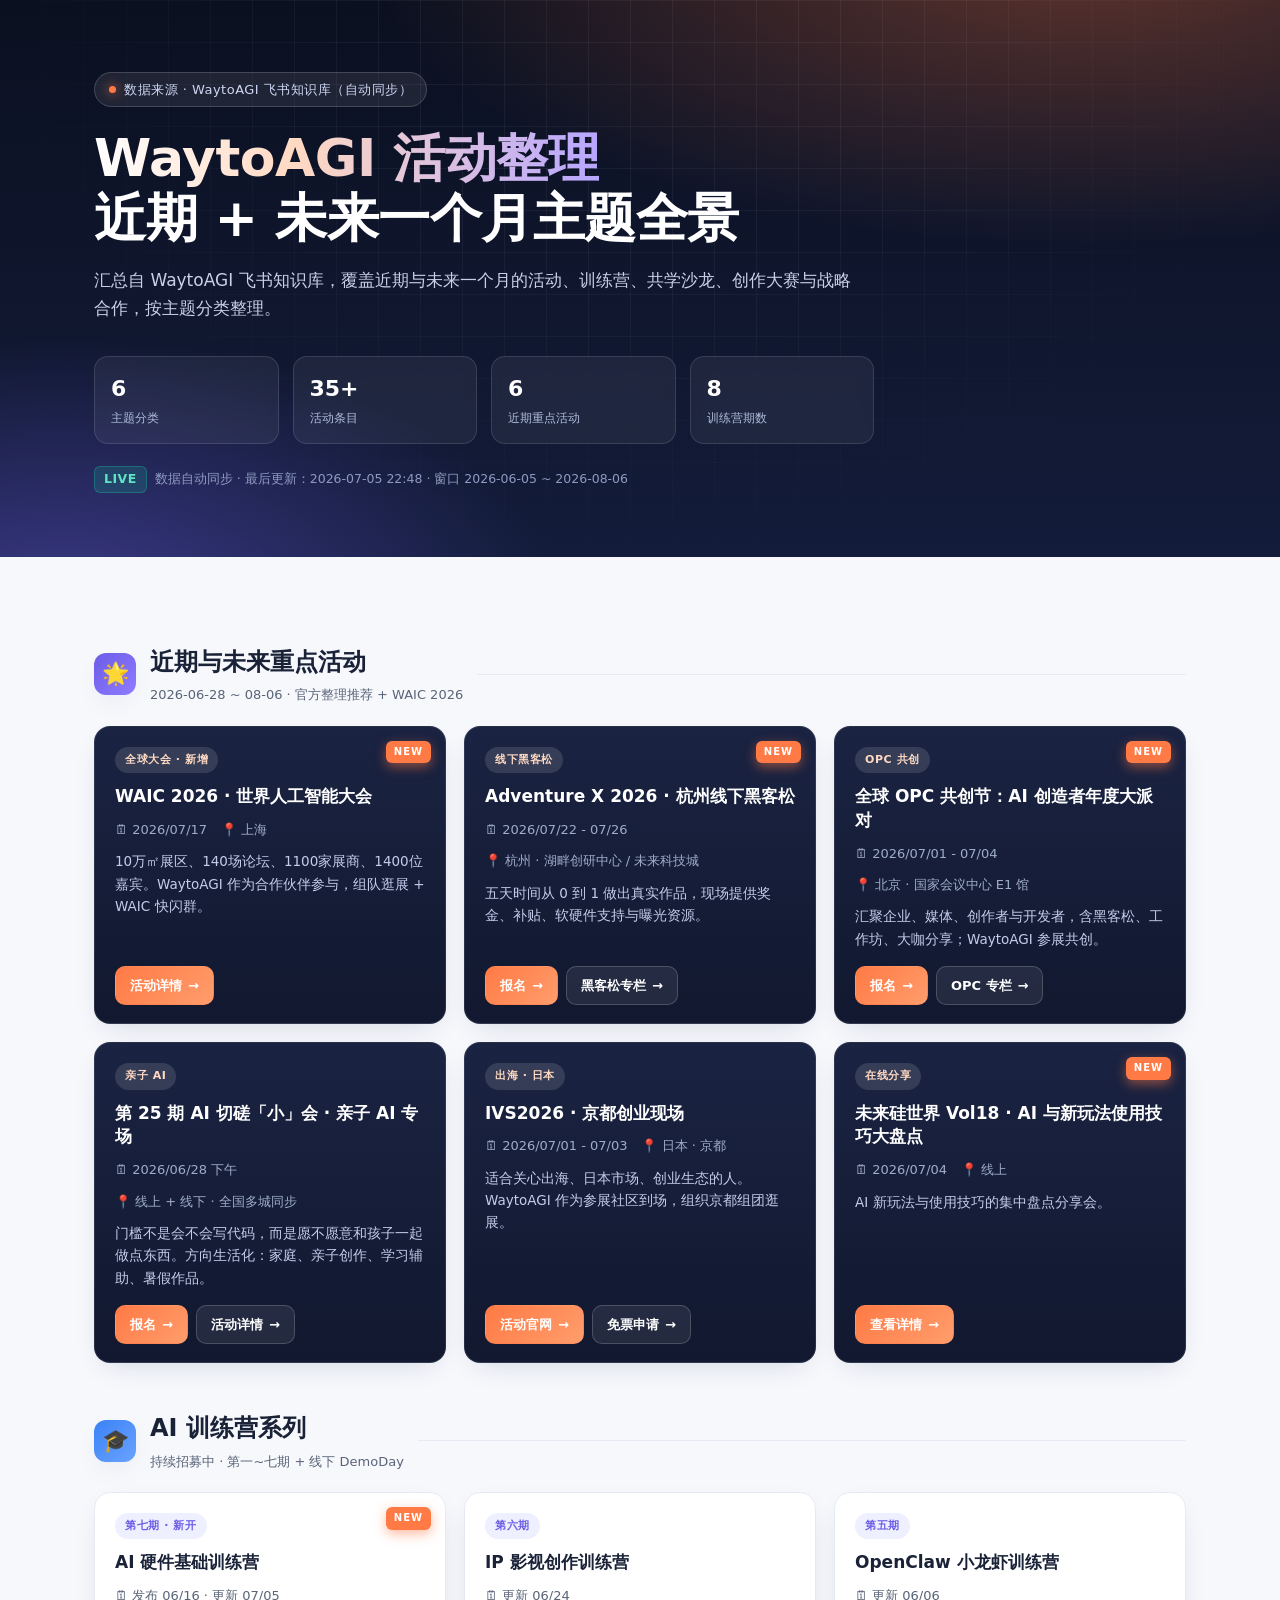
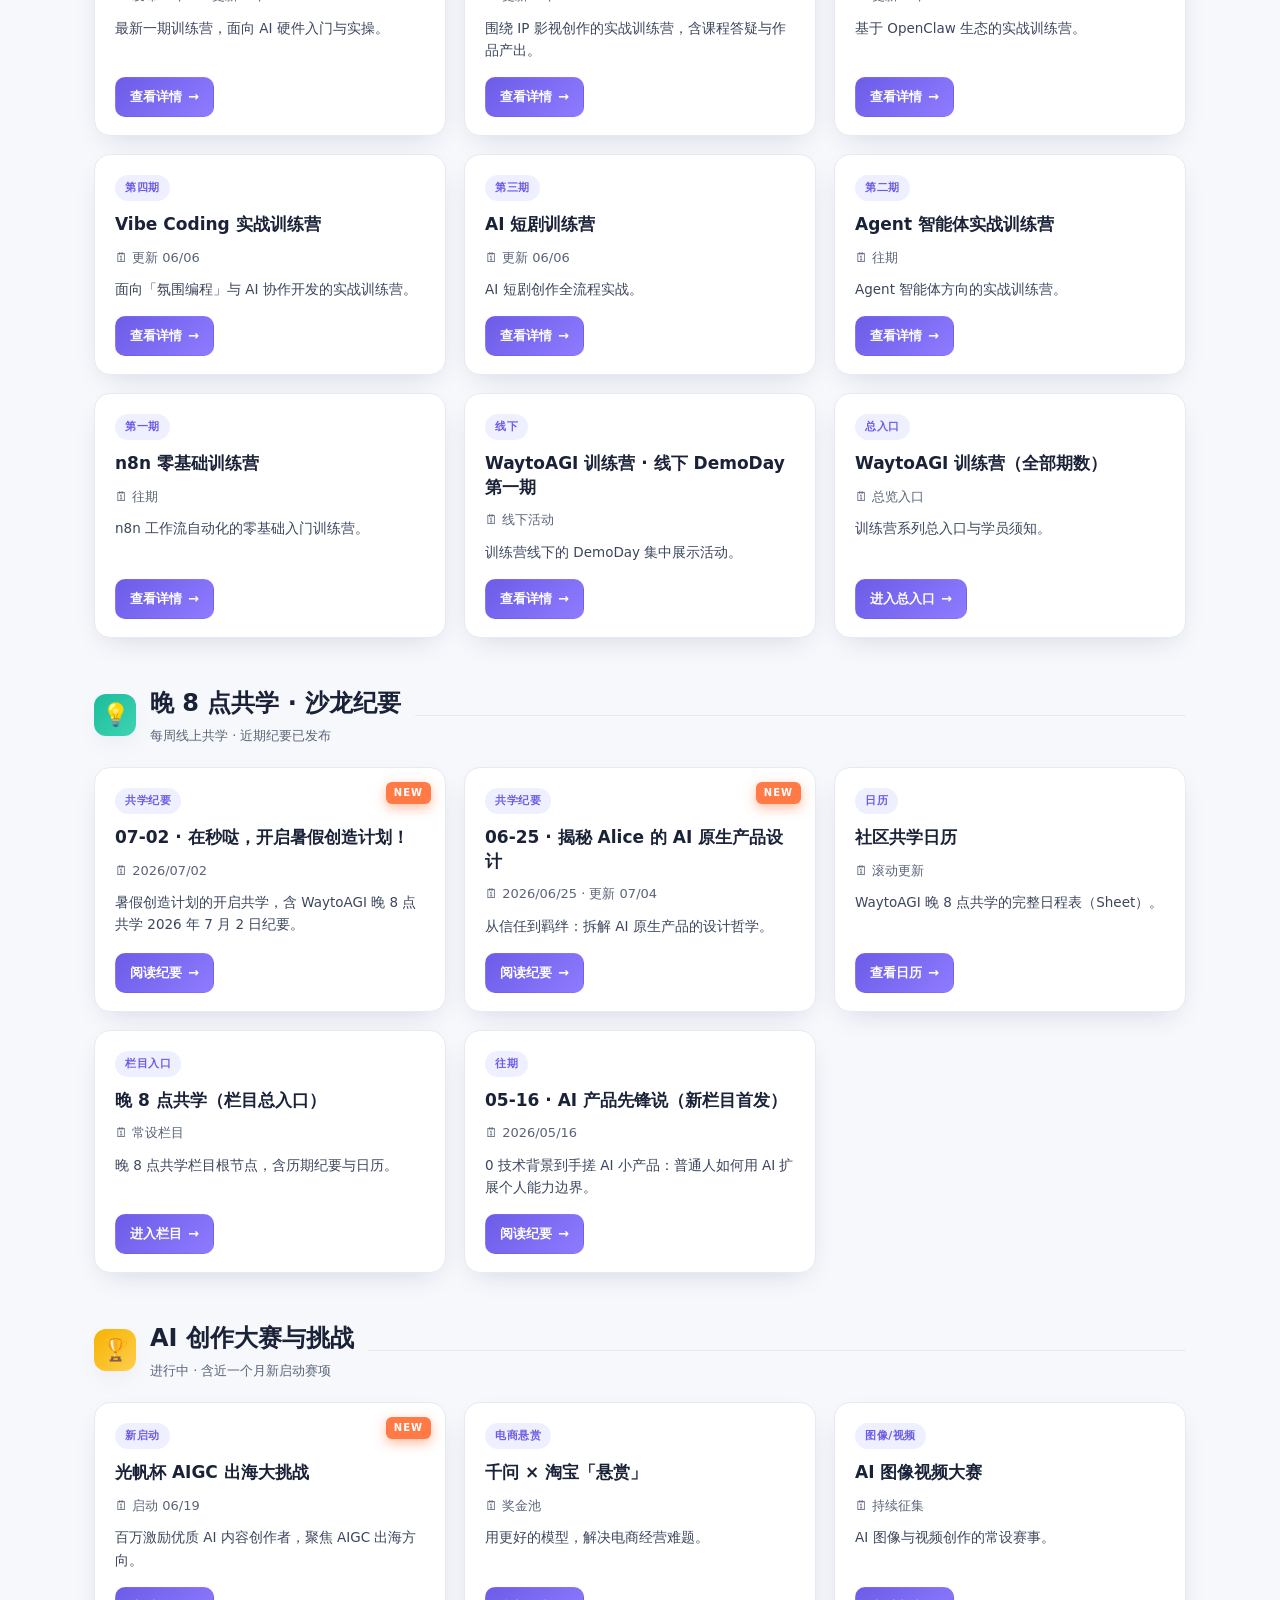
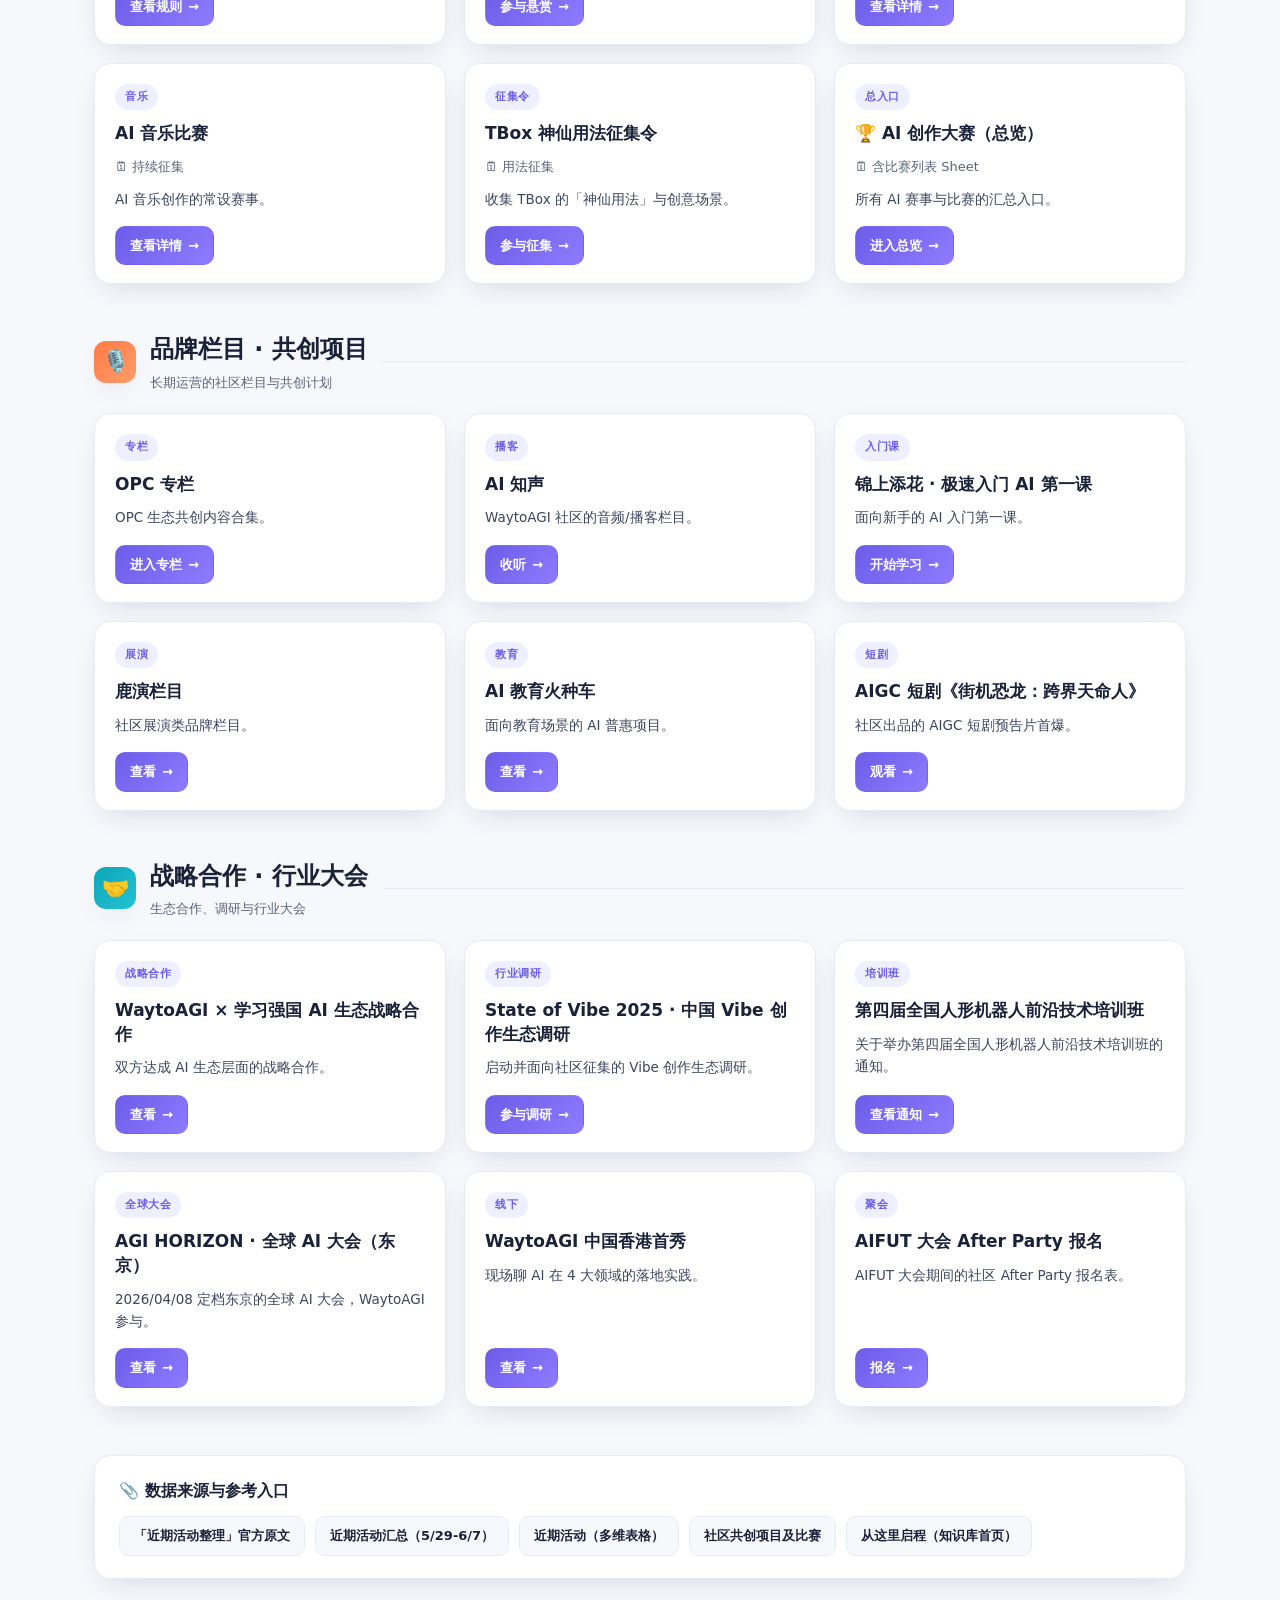
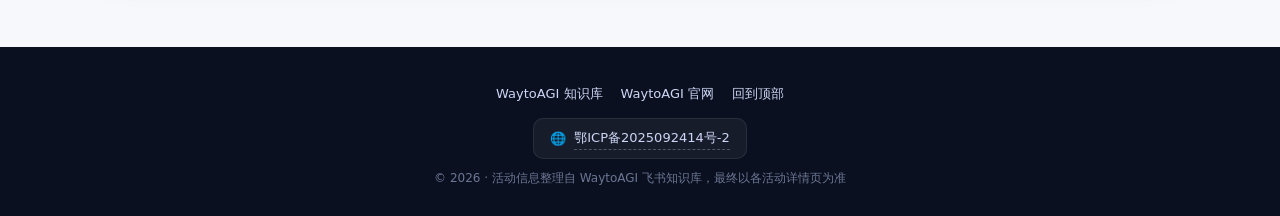
==== waytoagi-activities.html @ e6022114 "Auto commit at 2026-07-06_06-50-44" ====
<!DOCTYPE html>
<html lang="zh-CN">
<head>
<meta charset="UTF-8">
<meta name="viewport" content="width=device-width, initial-scale=1.0">
<title>WaytoAGI 近期活动整理 · 滚动更新</title>
<meta name="description" content="整理自 WaytoAGI 飞书知识库，覆盖近期与未来一个月的活动、训练营、共学、大赛与合作。">
<style>
  :root{
    --bg:#0b1020; --bg-2:#111a33;
    --surface:#ffffff; --surface-2:#f6f8fc;
    --ink:#1a2238; --ink-2:#5a6478; --line:#e6eaf2;
    --brand:#6c5ce7; --brand-2:#8e7bff; --accent:#ff7a45;
    --green:#1abc9c; --blue:#3b82f6; --gold:#f5b301;
    --radius:16px; --shadow:0 10px 30px -12px rgba(20,30,80,.18);
  }
  *{box-sizing:border-box}
  html,body{margin:0;padding:0}
  body{font-family:"PingFang SC","Microsoft YaHei","Segoe UI",system-ui,-apple-system,sans-serif;color:var(--ink);background:var(--surface-2);line-height:1.65;-webkit-font-smoothing:antialiased}
  a{color:inherit;text-decoration:none}

  .hero{position:relative;color:#fff;background:radial-gradient(1200px 500px at 85% -10%, rgba(255,122,69,.35), transparent 60%),radial-gradient(900px 500px at 5% 110%, rgba(108,92,231,.45), transparent 55%),linear-gradient(180deg,#0b1020 0%, #131c3a 100%);overflow:hidden}
  .hero::before{content:"";position:absolute;inset:0;background-image:linear-gradient(rgba(255,255,255,.05) 1px, transparent 1px),linear-gradient(90deg, rgba(255,255,255,.05) 1px, transparent 1px);background-size:42px 42px;mask-image:radial-gradient(ellipse at 50% 0%, #000 30%, transparent 75%);pointer-events:none}
  .hero-inner{position:relative;max-width:1140px;margin:0 auto;padding:72px 24px 64px}
  .crumb{display:inline-flex;align-items:center;gap:8px;padding:6px 14px;border-radius:999px;background:rgba(255,255,255,.08);border:1px solid rgba(255,255,255,.16);font-size:13px;color:#cdd6f4;letter-spacing:.5px}
  .crumb .dot{width:7px;height:7px;border-radius:50%;background:var(--accent);box-shadow:0 0 12px var(--accent);animation:pulse 1.6s ease-in-out infinite}
  @keyframes pulse{0%,100%{opacity:1}50%{opacity:.4}}
  h1{font-size:clamp(30px,5vw,52px);line-height:1.15;margin:22px 0 14px;letter-spacing:-.5px;font-weight:800}
  h1 .grad{background:linear-gradient(92deg,#fff 0%, #ffd9c2 40%, #b7a6ff 100%);-webkit-background-clip:text;background-clip:text;color:transparent}
  .lede{font-size:17px;color:#c8d0e8;max-width:760px}
  .stats{display:grid;grid-template-columns:repeat(4,1fr);gap:14px;margin-top:34px;max-width:780px}
  .stat{background:rgba(255,255,255,.06);border:1px solid rgba(255,255,255,.12);border-radius:14px;padding:14px 16px;backdrop-filter:blur(6px)}
  .stat .n{font-size:22px;font-weight:800;color:#fff}
  .stat .l{font-size:12px;color:#aebbd9;margin-top:2px}
  .updated{margin-top:22px;font-size:12.5px;color:#8e9ac0;display:flex;align-items:center;gap:8px;flex-wrap:wrap}
  .updated .tag-live{padding:2px 9px;border-radius:6px;background:rgba(26,188,156,.18);color:#5fe3c1;border:1px solid rgba(26,188,156,.35);font-weight:700;letter-spacing:.5px}

  .wrap{max-width:1140px;margin:0 auto;padding:40px 24px 8px}
  .section-head{display:flex;align-items:center;gap:14px;margin:46px 0 20px}
  .section-head .ico{width:42px;height:42px;border-radius:12px;display:grid;place-items:center;font-size:22px;background:var(--surface);box-shadow:var(--shadow)}
  .section-head h2{font-size:24px;margin:0;font-weight:800}
  .section-head .sub{font-size:13px;color:var(--ink-2);margin-top:2px}
  .section-head .bar{flex:1;height:1px;background:var(--line)}

  .grid{display:grid;gap:18px;grid-template-columns:repeat(auto-fill,minmax(300px,1fr))}
  .card{background:var(--surface);border:1px solid var(--line);border-radius:var(--radius);padding:20px 20px 18px;box-shadow:var(--shadow);display:flex;flex-direction:column;gap:10px;transition:transform .18s ease, box-shadow .18s ease, border-color .18s ease;position:relative;overflow:hidden}
  .card:hover{transform:translateY(-3px);box-shadow:0 18px 40px -16px rgba(20,30,80,.28);border-color:#d7def0}
  .card .tag{align-self:flex-start;font-size:11px;font-weight:700;letter-spacing:.6px;padding:4px 10px;border-radius:999px;background:#eef0ff;color:var(--brand)}
  .card.new::after{content:"NEW";position:absolute;top:14px;right:14px;font-size:10px;font-weight:800;letter-spacing:1px;color:#fff;background:var(--accent);padding:3px 8px;border-radius:6px;box-shadow:0 4px 12px rgba(255,122,69,.5)}
  .card h3{font-size:17px;margin:2px 0 0;line-height:1.4;font-weight:700}
  .meta{font-size:13px;color:var(--ink-2);display:flex;flex-wrap:wrap;gap:10px 14px}
  .desc{font-size:13.5px;color:#3c465c}
  .links{display:flex;flex-wrap:wrap;gap:8px;margin-top:auto;padding-top:6px}
  .btn{display:inline-flex;align-items:center;gap:6px;font-size:13px;font-weight:600;padding:8px 14px;border-radius:10px;border:1px solid var(--line);background:#fff;color:var(--ink);transition:all .15s ease}
  .btn:hover{border-color:var(--brand);color:var(--brand)}
  .btn.primary{background:linear-gradient(135deg,var(--brand),var(--brand-2));border-color:transparent;color:#fff}
  .btn.primary:hover{filter:brightness(1.06);color:#fff}
  .arrow{transition:transform .15s ease}
  .btn:hover .arrow{transform:translateX(2px)}

  .card.feature{background:linear-gradient(180deg,#1a2342 0%, #11182f 100%);color:#fff;border-color:rgba(255,255,255,.1)}
  .card.feature h3{color:#fff}
  .card.feature .desc{color:#c3ccea}
  .card.feature .meta{color:#9fadc9}
  .card.feature .tag{background:rgba(255,255,255,.12);color:#ffd9c2}
  .card.feature .btn{background:rgba(255,255,255,.08);border-color:rgba(255,255,255,.18);color:#fff}
  .card.feature .btn.primary{background:linear-gradient(135deg,var(--accent),#ff9d6c);border-color:transparent}

  .tone-opc .ico{background:linear-gradient(135deg,#6c5ce7,#8e7bff);color:#fff}
  .tone-camp .ico{background:linear-gradient(135deg,#3b82f6,#6aa3ff);color:#fff}
  .tone-learn .ico{background:linear-gradient(135deg,#1abc9c,#3fd4b3);color:#fff}
  .tone-contest .ico{background:linear-gradient(135deg,#f5b301,#ffce4d);color:#3a2c00}
  .tone-brand .ico{background:linear-gradient(135deg,#ff7a45,#ff9d6c);color:#fff}
  .tone-coop .ico{background:linear-gradient(135deg,#0ea5b7,#22c3d4);color:#fff}

  .refs{margin-top:48px;background:var(--surface);border:1px solid var(--line);border-radius:var(--radius);padding:22px 24px;box-shadow:var(--shadow)}
  .refs h3{margin:0 0 12px;font-size:16px}
  .ref-list{display:flex;flex-wrap:wrap;gap:10px}
  .ref-list .btn{background:var(--surface-2)}

  footer{margin-top:60px;background:var(--bg);color:#9aa4c2;padding:36px 24px 28px;text-align:center}
  footer .f-links{display:flex;justify-content:center;flex-wrap:wrap;gap:18px;margin-bottom:14px;font-size:13px}
  footer .f-links a{color:#cdd6f4}
  footer .f-links a:hover{color:#fff}
  .icp{display:inline-flex;align-items:center;gap:8px;font-size:13px;color:#9aa4c2;padding:8px 16px;border-radius:10px;background:rgba(255,255,255,.05);border:1px solid rgba(255,255,255,.08)}
  .icp a{color:#cdd6f4;border-bottom:1px dashed rgba(255,255,255,.25)}
  .icp a:hover{color:#fff;border-bottom-color:#fff}
  .copy{font-size:12px;color:#6b7693;margin-top:10px}

  #status{padding:60px 24px;text-align:center;color:var(--ink-2);font-size:15px}
  #status .big{font-size:40px;display:block;margin-bottom:10px}
  #status .hint{font-size:13px;color:#8a93ad;margin-top:12px;max-width:520px;margin-left:auto;margin-right:auto;line-height:1.7}
  #status code{background:#eef0ff;color:var(--brand);padding:2px 7px;border-radius:5px;font-size:12.5px}

  @media (max-width:640px){
    .stats{grid-template-columns:repeat(2,1fr)}
    .hero-inner{padding:54px 18px 44px}
  }
</style>
</head>
<body>

<header class="hero">
  <div class="hero-inner">
    <span class="crumb"><span class="dot"></span>数据来源 · WaytoAGI 飞书知识库（自动同步）</span>
    <h1><span class="grad">WaytoAGI 活动整理</span><br>近期 + 未来一个月主题全景</h1>
    <p class="lede" id="lede">
      汇总自 WaytoAGI 飞书知识库，覆盖近期与未来一个月的活动、训练营、共学沙龙、创作大赛与战略合作，按主题分类整理。
    </p>
    <div class="stats" id="stats"></div>
    <div class="updated" id="updated"></div>
  </div>
</header>

<main class="wrap" id="main">
  <div id="status"><span class="big">⏳</span>正在加载活动数据…<div class="hint">若长时间无响应，可能正在通过本地 <code>file://</code> 打开。请通过本地 HTTP 服务器或部署后的网址访问，以激活自动数据加载。</div></div>
</main>

<footer id="footer" style="display:none">
  <div class="f-links">
    <a href="https://waytoagi.feishu.cn/wiki/PFXnwBTsEiGwGGk2QQFcdTWrnlb" target="_blank" rel="noopener">WaytoAGI 知识库</a>
    <a href="https://waytoagi.com" target="_blank" rel="noopener">WaytoAGI 官网</a>
    <a href="#" onclick="scrollTo({top:0,behavior:'smooth'});return false">回到顶部</a>
  </div>
  <div class="icp" id="icp"></div>
  <div class="copy" id="copy"></div>
</footer>

<script>
(function(){
  "use strict";
  var DATA_URL = "activities.json";

  function el(tag, cls, html){
    var e = document.createElement(tag);
    if(cls) e.className = cls;
    if(html != null) e.innerHTML = html;
    return e;
  }
  function esc(s){ return String(s==null?"":s).replace(/[&<>"']/g, function(c){return {"&":"&amp;","<":"&lt;",">":"&gt;",'"':"&quot;","'":"&#39;"}[c];}); }

  function renderStats(stats){
    var box = document.getElementById("stats");
    box.innerHTML = "";
    (stats||[]).forEach(function(s){
      var c = el("div","stat");
      c.appendChild(el("div","n",esc(s.n)));
      c.appendChild(el("div","l",esc(s.l)));
      box.appendChild(c);
    });
  }

  function renderCard(item, isFeature){
    var card = el("article", "card" + (isFeature ? " feature" : "") + (item.new ? " new" : ""));
    if(item.tag) card.appendChild(el("span","tag",esc(item.tag)));
    card.appendChild(el("h3","",esc(item.title)));
    if(item.date || item.location){
      var m = el("div","meta");
      if(item.date) m.appendChild(el("span","", "🗓 " + esc(item.date)));
      if(item.location) m.appendChild(el("span","", "📍 " + esc(item.location)));
      card.appendChild(m);
    }
    if(item.desc) card.appendChild(el("div","desc",esc(item.desc)));
    var links = el("div","links");
    (item.links||[]).forEach(function(l){
      var a = el("a", "btn" + (l.primary ? " primary" : ""), esc(l.label) + ' <span class="arrow">→</span>');
      a.href = l.url; a.target = "_blank"; a.rel = "noopener";
      links.appendChild(a);
    });
    card.appendChild(links);
    return card;
  }

  function renderCategory(cat){
    var section = el("section", "tone-" + cat.tone);
    var head = el("div","section-head");
    var headL = el("div");
    head.appendChild(el("div","ico",esc(cat.icon)));
    headL.appendChild(el("h2","",esc(cat.title)));
    if(cat.subtitle) headL.appendChild(el("div","sub",esc(cat.subtitle)));
    head.appendChild(headL);
    head.appendChild(el("div","bar"));
    section.appendChild(head);

    var grid = el("div","grid");
    var isFeature = (cat.id === "highlight");
    (cat.items||[]).forEach(function(item){ grid.appendChild(renderCard(item, isFeature)); });
    section.appendChild(grid);
    return section;
  }

  function renderRefs(refs){
    var box = el("section","refs");
    box.appendChild(el("h3","", "📎 数据来源与参考入口"));
    var list = el("div","ref-list");
    (refs||[]).forEach(function(r){
      var a = el("a","btn",esc(r.label));
      a.href = r.url; a.target = "_blank"; a.rel = "noopener";
      list.appendChild(a);
    });
    box.appendChild(list);
    return box;
  }

  function fmtTime(iso){
    try{
      var d = new Date(iso);
      if(isNaN(d.getTime())) return iso;
      var p = function(n){return n<10?"0"+n:n;};
      return d.getFullYear()+"-"+p(d.getMonth()+1)+"-"+p(d.getDate())+" "+p(d.getHours())+":"+p(d.getMinutes());
    }catch(e){ return iso; }
  }

  function renderAll(data){
    var main = document.getElementById("main");
    main.innerHTML = "";
    (data.categories||[]).forEach(function(cat){ main.appendChild(renderCategory(cat)); });
    if(data.refs && data.refs.length) main.appendChild(renderRefs(data.refs));

    renderStats(data.stats);

    // updated badge
    var ub = document.getElementById("updated");
    ub.innerHTML = "";
    ub.appendChild(el("span","tag-live","LIVE"));
    ub.appendChild(document.createTextNode(" 数据自动同步 · 最后更新：" + fmtTime(data.meta && data.meta.generated_at)));
    if(data.meta && data.meta.window){
      ub.appendChild(document.createTextNode(" · 窗口 " + esc(data.meta.window.from) + " ~ " + esc(data.meta.window.to)));
    }

    // footer / ICP
    var fw = document.getElementById("footer");
    fw.style.display = "";
    var icp = data.meta && data.meta.icp ? data.meta.icp : "鄂ICP备2025092414号-2";
    var icpUrl = data.meta && data.meta.icp_url ? data.meta.icp_url : "https://beian.miit.gov.cn/";
    document.getElementById("icp").innerHTML = '<span>🌐</span> <a href="'+esc(icpUrl)+'" target="_blank" rel="noopener">'+esc(icp)+'</a>';
    document.getElementById("copy").textContent = "© " + new Date().getFullYear() + " · 活动信息整理自 WaytoAGI 飞书知识库，最终以各活动详情页为准";
  }

  function fail(msg){
    var s = document.getElementById("status");
    s.innerHTML = '<span class="big">⚠️</span>' + esc(msg) +
      '<div class="hint">提示：本页通过 <code>activities.json</code> 加载数据。' +
      '若直接双击打开（<code>file://</code>）被浏览器拦截，请用本地 HTTP 服务器预览，或部署后再访问。' +
      '在项目根目录运行 <code>uv run --no-project --with http.server python -m http.server 8080</code> 即可。</div>';
  }

  function load(){
    // cache-busting: 每次打开都拉最新 JSON
    var url = DATA_URL + "?t=" + Date.now();
    fetch(url, {cache:"no-store"})
      .then(function(r){
        if(!r.ok) throw new Error("HTTP " + r.status);
        return r.json();
      })
      .then(function(data){
        if(!data || !data.categories) throw new Error("数据格式异常");
        renderAll(data);
      })
      .catch(function(e){
        fail("无法加载活动数据：" + (e && e.message ? e.message : e));
      });
  }

  if(document.getElementById("status")) load();
})();
</script>

</body>
</html>
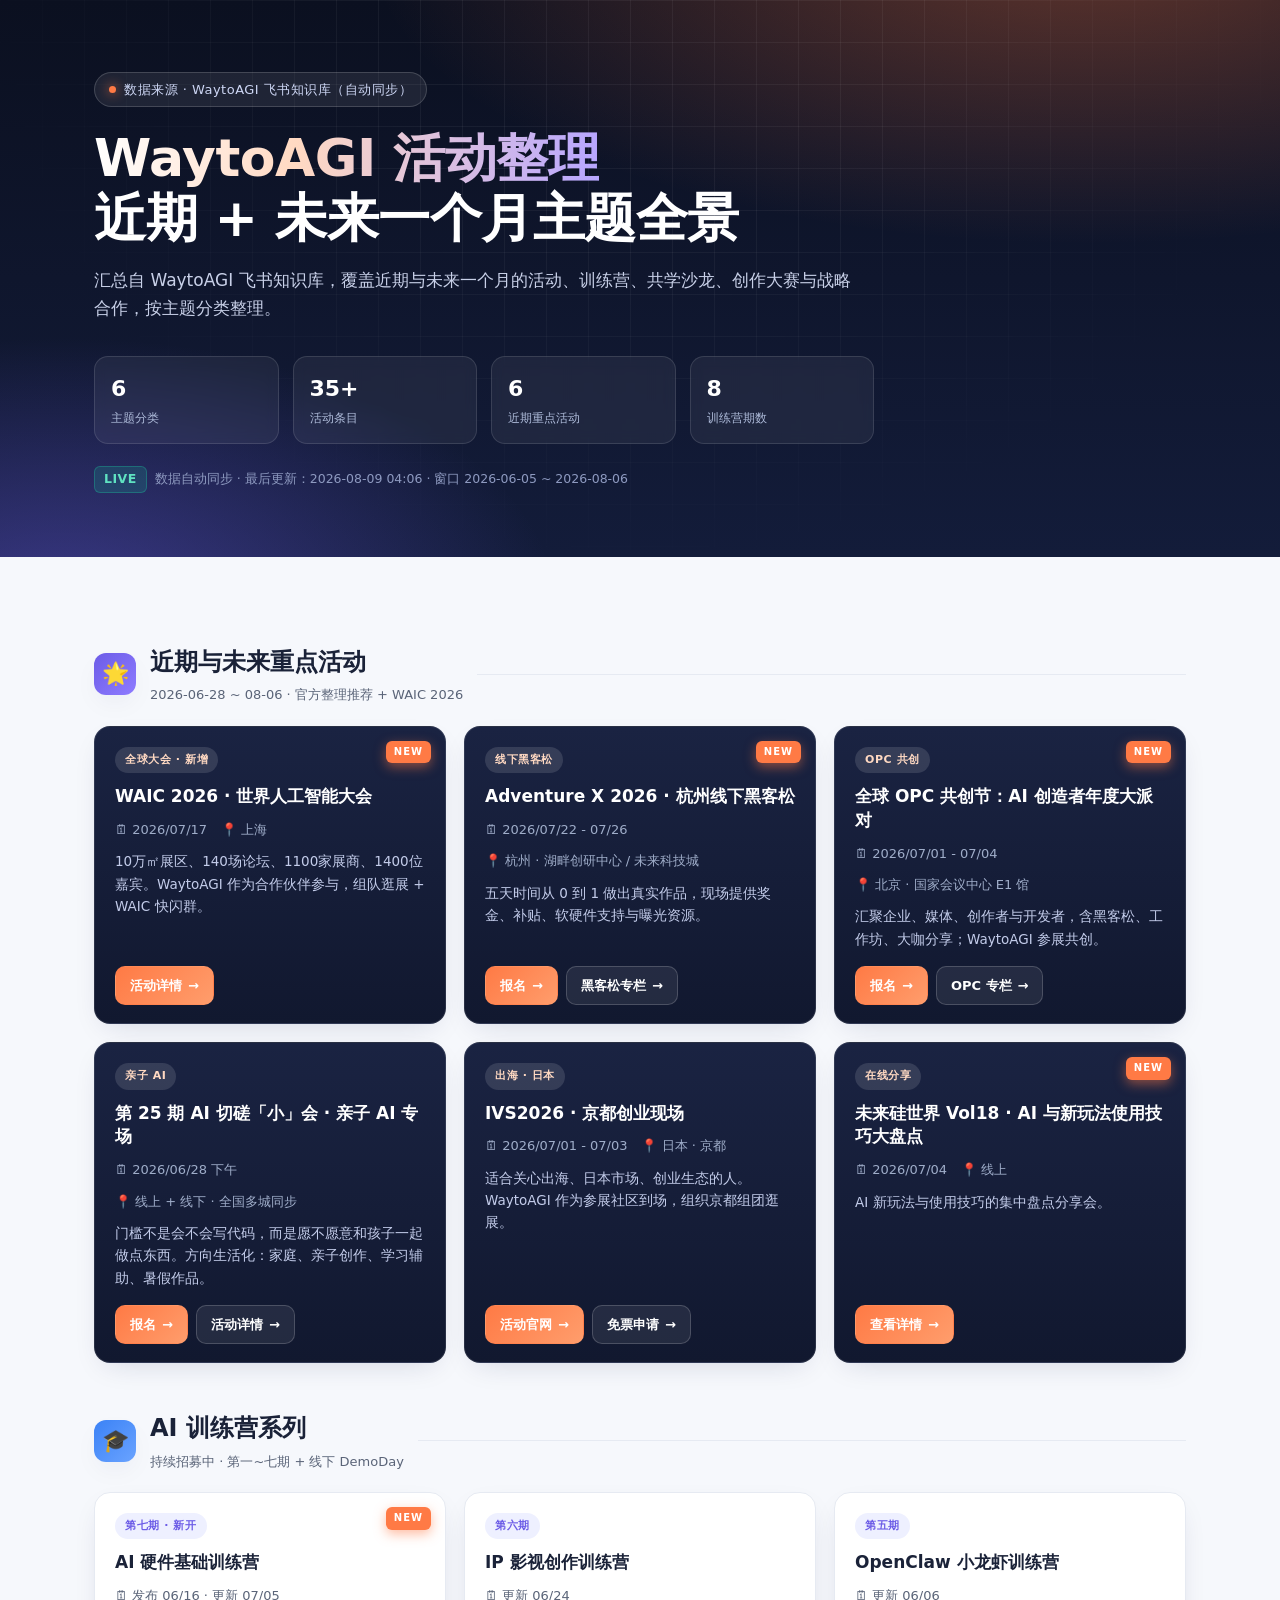
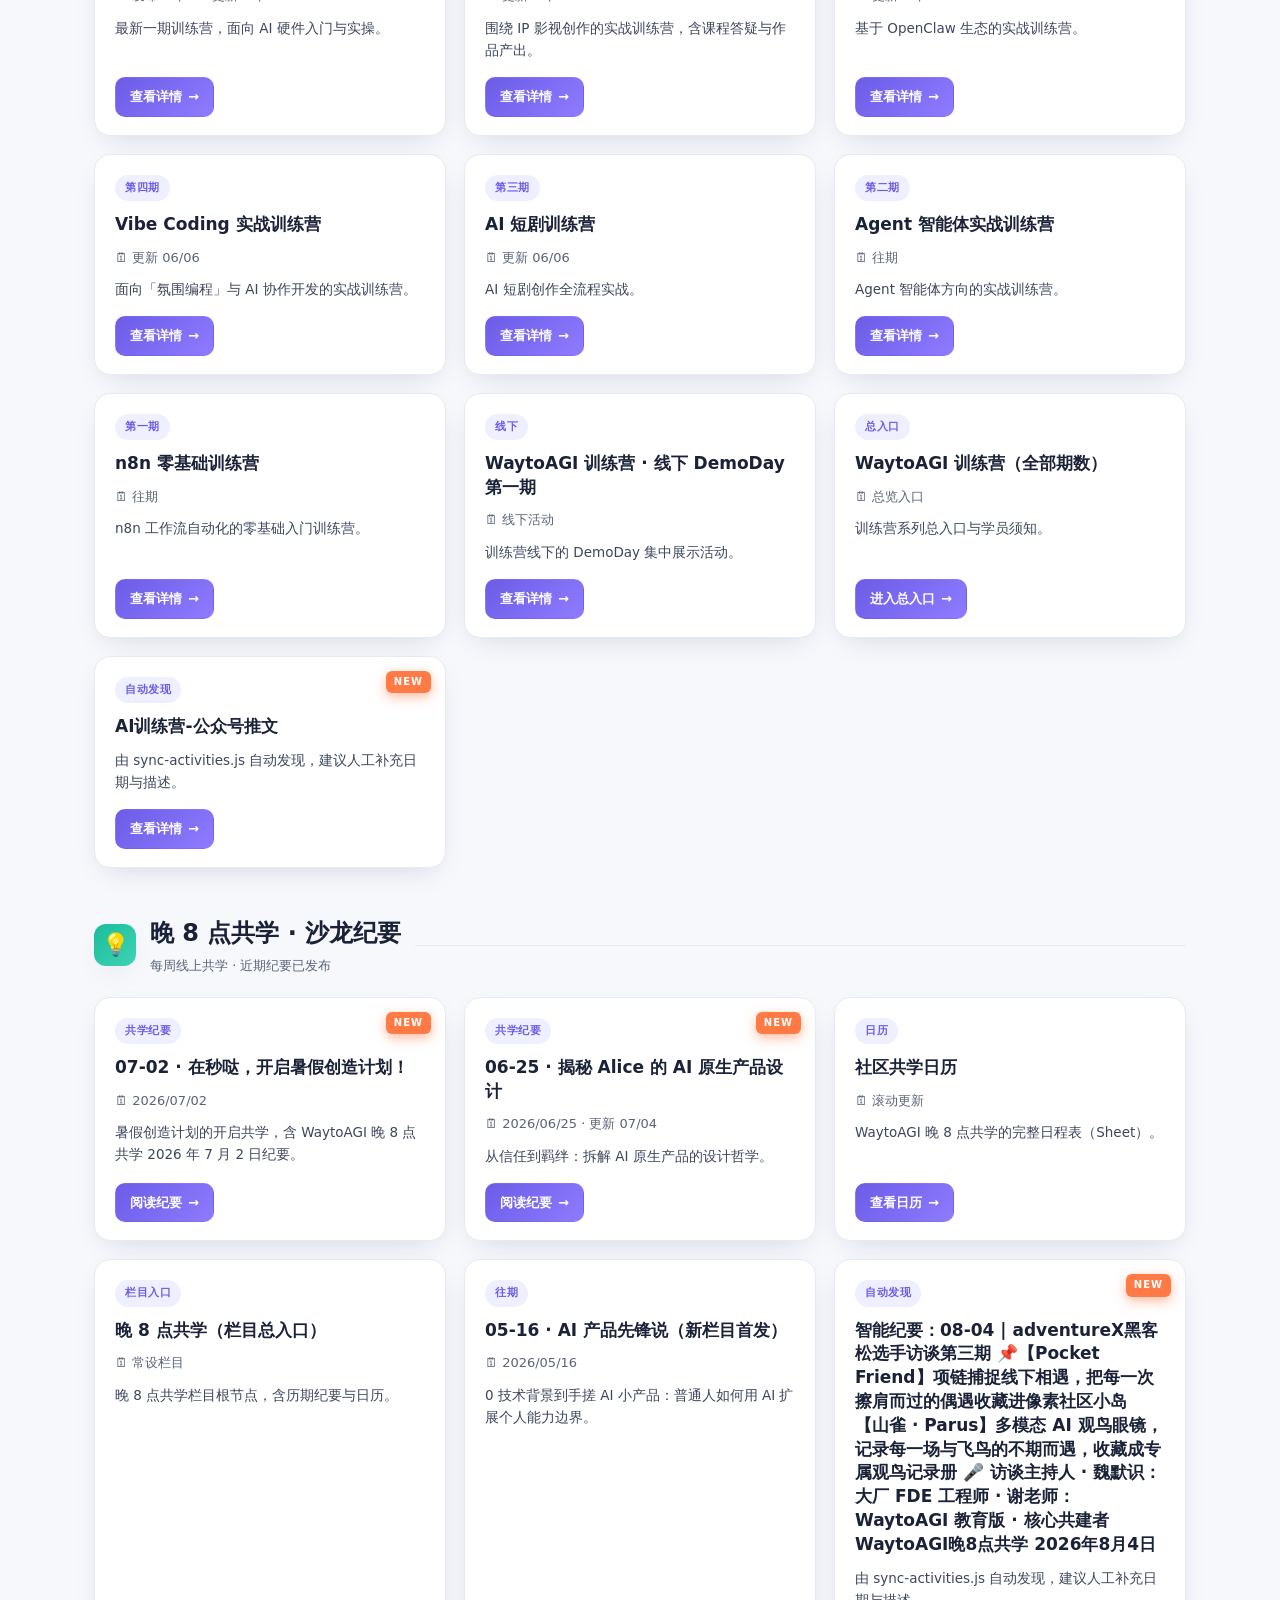
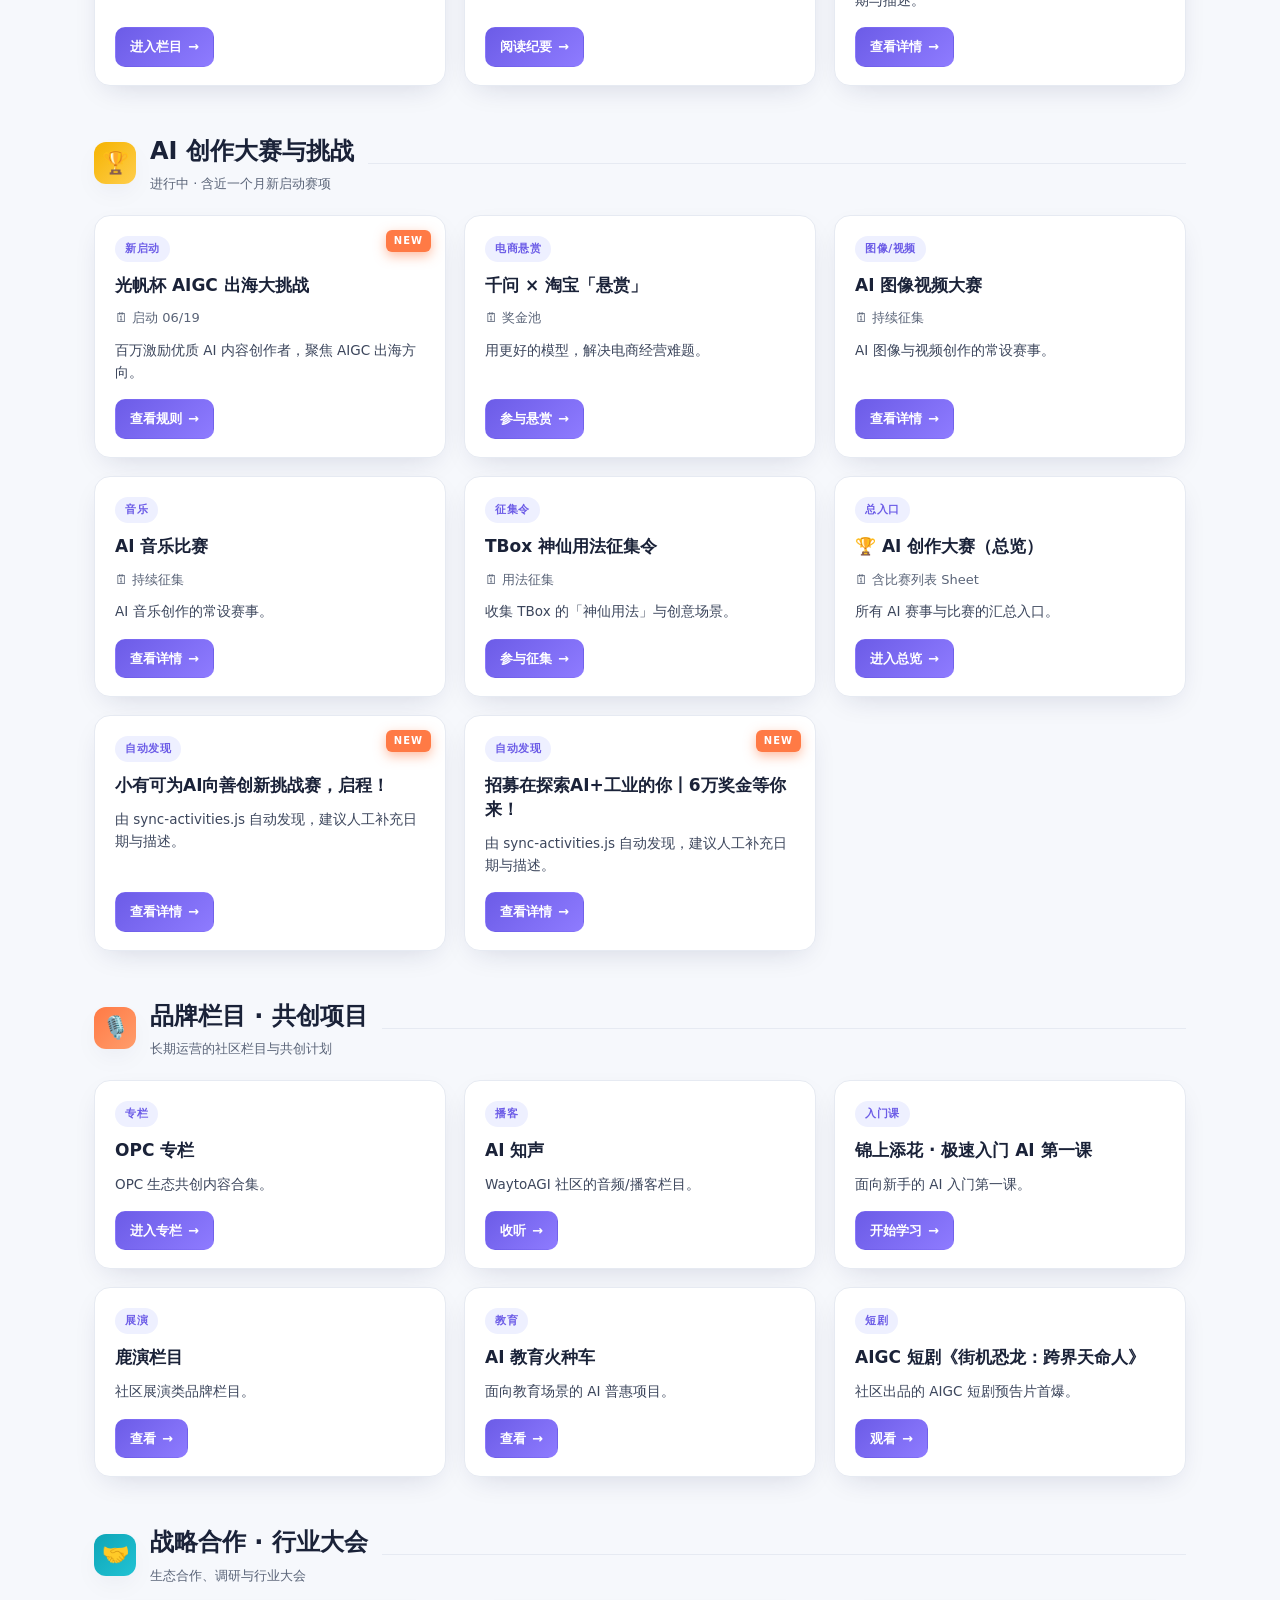
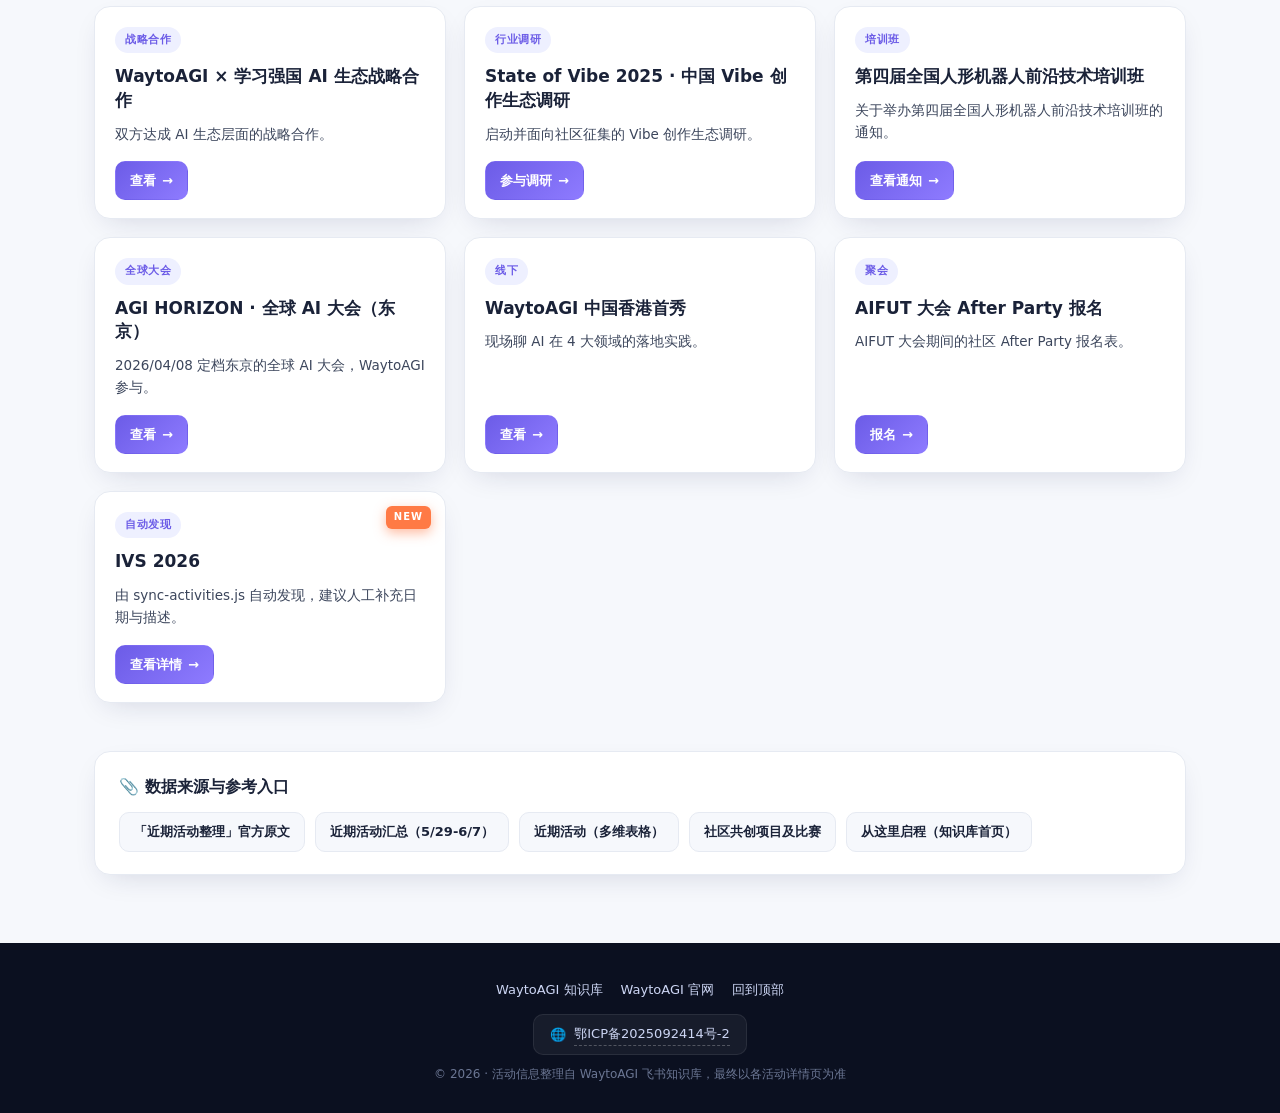
==== commit 4d51f460: "Auto commit at 2026-08-09_12-06-58" ====
--- a/waytoagi-activities.html
+++ b/waytoagi-activities.html
@@ -242,7 +242,7 @@
     s.innerHTML = '<span class="big">⚠️</span>' + esc(msg) +
       '<div class="hint">提示：本页通过 <code>activities.json</code> 加载数据。' +
       '若直接双击打开（<code>file://</code>）被浏览器拦截，请用本地 HTTP 服务器预览，或部署后再访问。' +
-      '在项目根目录运行 <code>uv run --no-project --with http.server python -m http.server 8080</code> 即可。</div>';
+      '在项目根目录运行 <code>uv run --no-project python -m http.server 8080</code> 即可。</div>';
   }
 
   function load(){
